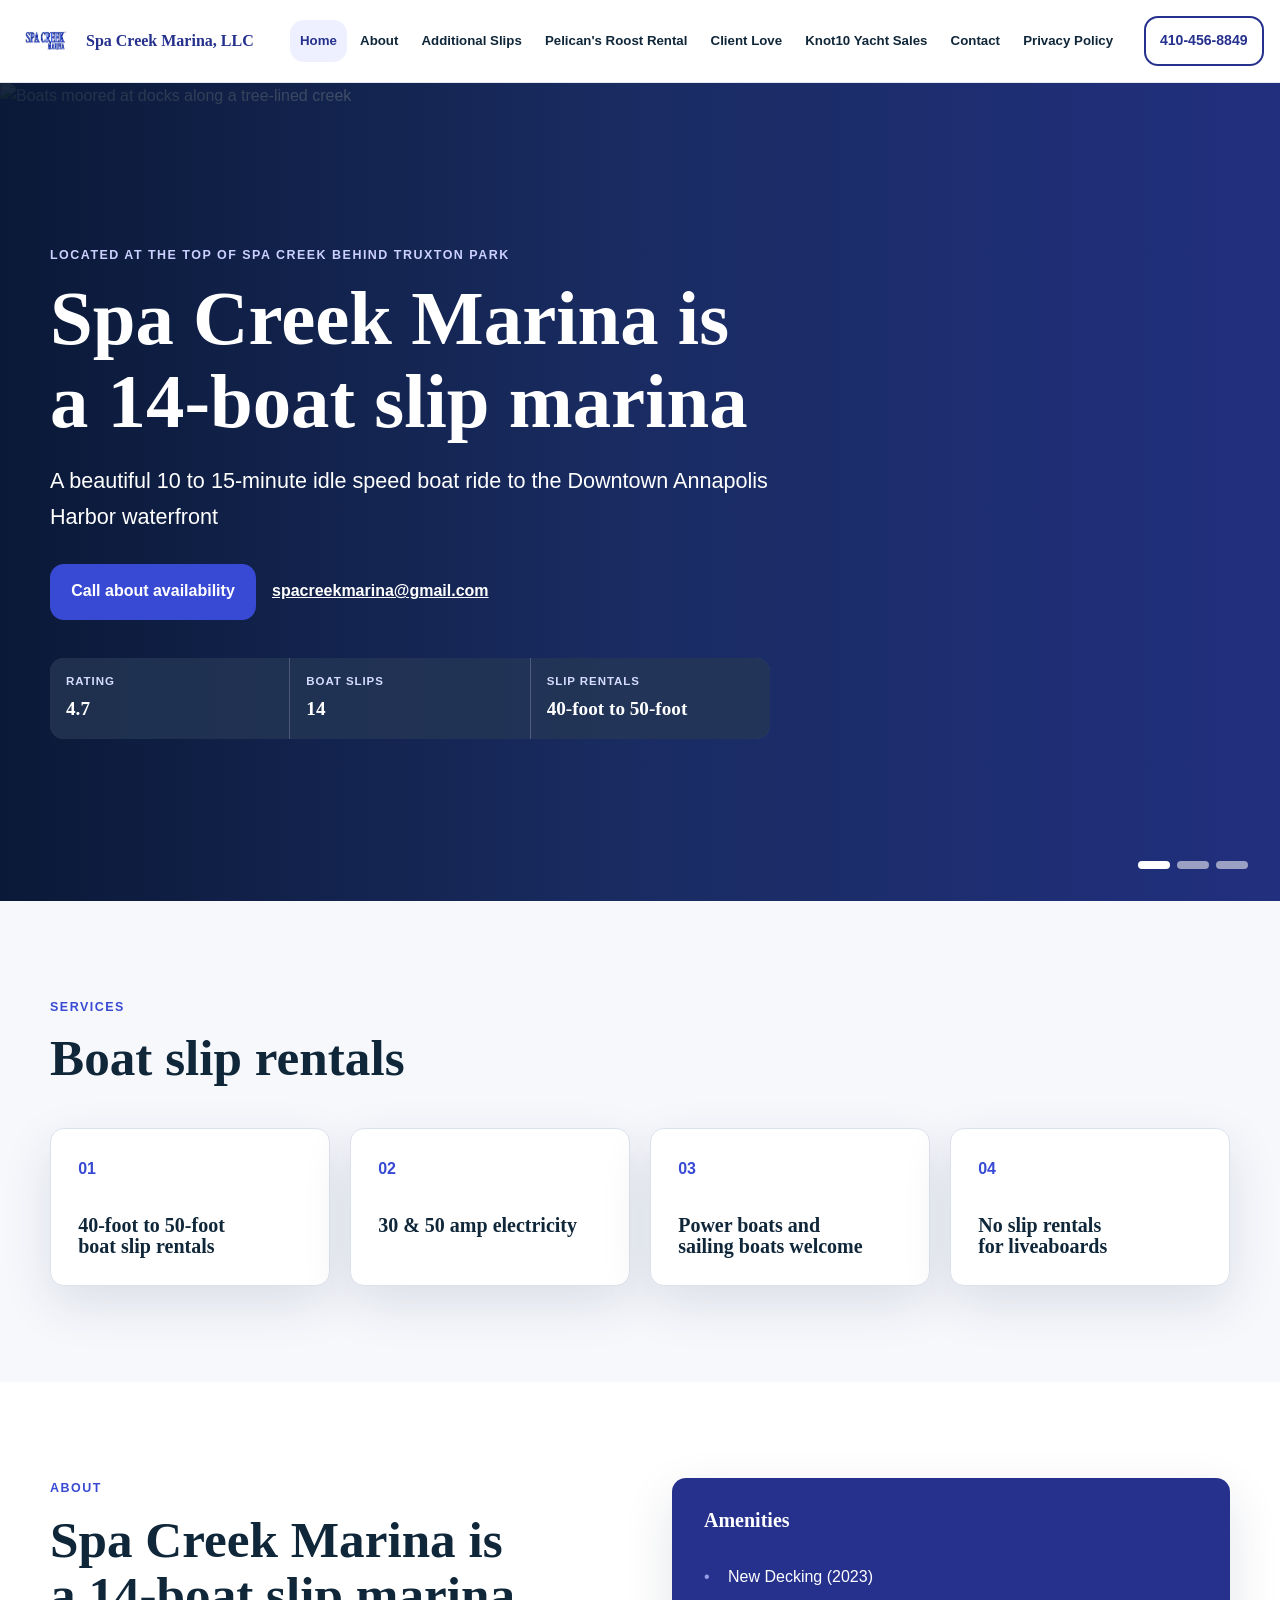
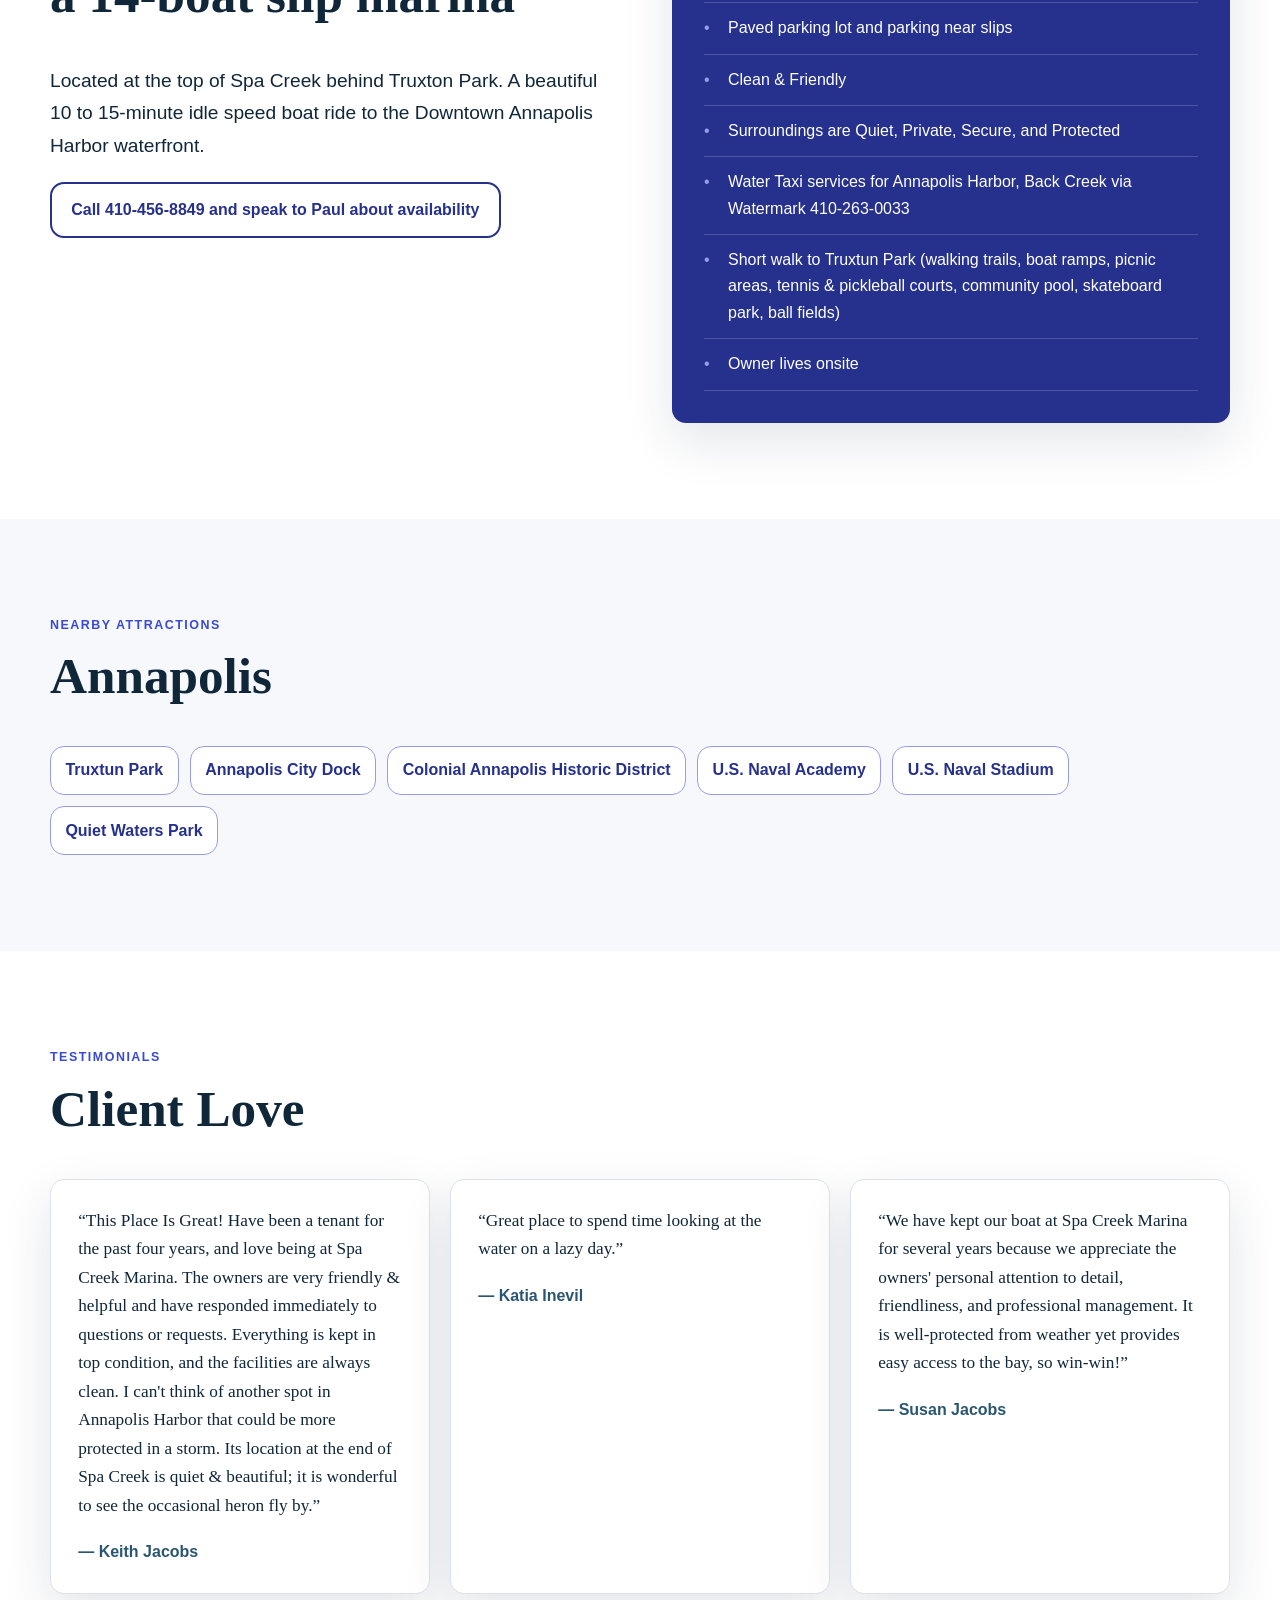
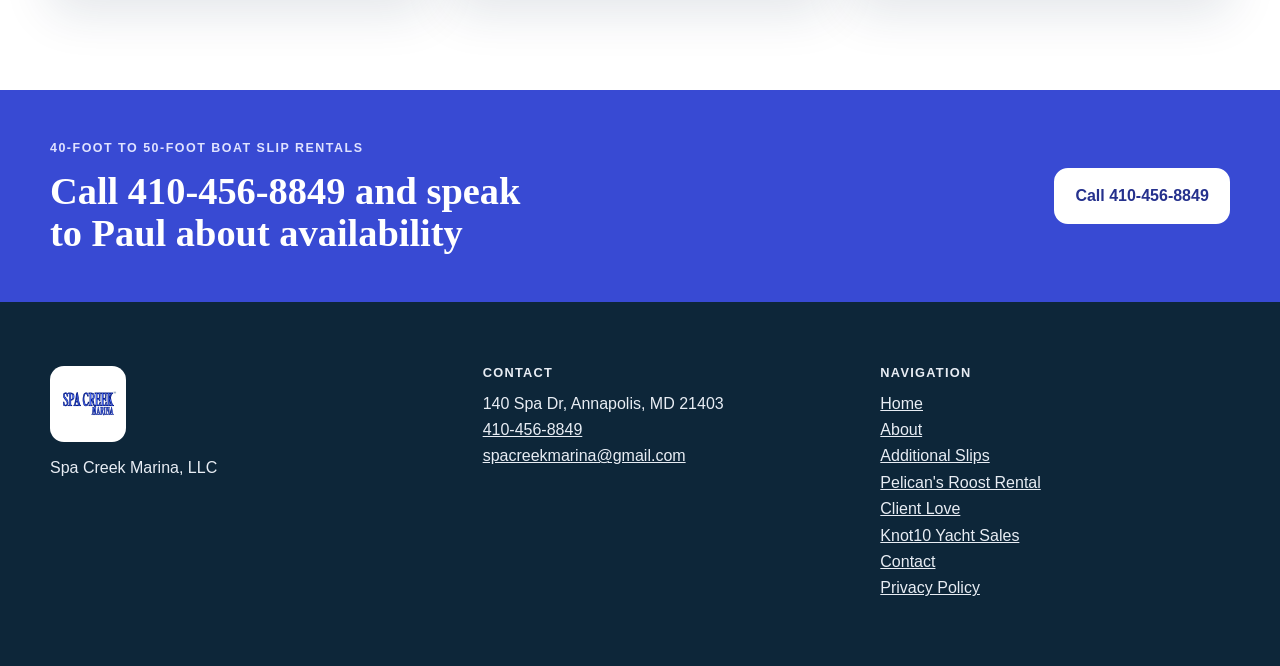
==== public/index.html @ c10d52f3 "Build Spa Creek Marina preview site" ====
<!doctype html>
<html lang="en">
<head>
  <meta charset="utf-8">
  <meta name="viewport" content="width=device-width,initial-scale=1">
  <title>Spa Creek Marina, LLC | 14-Boat Slip Marina in Annapolis</title>
  <meta name="description" content="Spa Creek Marina is a 14-boat slip marina, Located at the top of Spa Creek behind Truxton Park. 40-foot to 50-foot boat slip rentals. Call 410-456-8849 and speak to Paul about availability.">
  <link rel="canonical" href="https://spa-creek-marina-preview.pages.dev/">
  <link rel="icon" type="image/png" href="assets/favicon.png">
  <link rel="stylesheet" href="css/shared.css">
  <meta property="og:type" content="website">
  <meta property="og:title" content="Spa Creek Marina, LLC | 14-Boat Slip Marina in Annapolis">
  <meta property="og:description" content="Spa Creek Marina is a 14-boat slip marina, Located at the top of Spa Creek behind Truxton Park. 40-foot to 50-foot boat slip rentals. Call 410-456-8849 and speak to Paul about availability.">
  <meta property="og:url" content="https://spa-creek-marina-preview.pages.dev/">
  <meta property="og:image" content="https://spa-creek-marina-preview.pages.dev/assets/images/boats-2.jpg">
  <meta name="twitter:card" content="summary_large_image">
  <meta name="twitter:title" content="Spa Creek Marina, LLC | 14-Boat Slip Marina in Annapolis">
  <meta name="twitter:description" content="Spa Creek Marina is a 14-boat slip marina, Located at the top of Spa Creek behind Truxton Park. 40-foot to 50-foot boat slip rentals. Call 410-456-8849 and speak to Paul about availability.">
  <meta name="twitter:image" content="https://spa-creek-marina-preview.pages.dev/assets/images/boats-2.jpg">
  <script type="application/ld+json">{"@context":"https://schema.org","@type":"Marina","name":"Spa Creek Marina, LLC","telephone":"410-456-8849","email":"spacreekmarina@gmail.com","address":{"@type":"PostalAddress","streetAddress":"140 Spa Dr","addressLocality":"Annapolis","addressRegion":"MD","postalCode":"21403","addressCountry":"US"},"geo":{"@type":"GeoCoordinates","latitude":38.9689296,"longitude":-76.5030978},"aggregateRating":{"@type":"AggregateRating","ratingValue":4.7}}</script>
  <script defer src="https://static.cloudflareinsights.com/beacon.min.js" data-cf-beacon='{"token":"da7b6f6ed36b4721877fd1c8de100bc2"}'></script>
</head>
<body class="home">
<a class="skip-link" href="#main">Skip to content</a>
<header class="site-header">
  <div class="header-inner">
    <a class="brand" href="index.html" aria-label="Spa Creek Marina, LLC home">
      <img src="assets/logo.png" alt="Spa Creek Marina, LLC logo" width="64" height="64">
      <span>Spa Creek Marina, LLC</span>
    </a>
    <button class="nav-toggle" type="button" aria-expanded="false" aria-controls="primary-nav">Menu</button>
    <nav id="primary-nav" class="primary-nav" aria-label="Primary navigation"><ul><li><a href="index.html" aria-current="page">Home</a></li><li><a href="index.html">About</a></li><li><a href="additional-slips.html">Additional Slips</a></li><li><a href="pelicans-roost-rental.html">Pelican&#x27;s Roost Rental</a></li><li><a href="index.html">Client Love</a></li><li><a href="knot10-yacht-sales.html">Knot10 Yacht Sales</a></li><li><a href="contact.html">Contact</a></li><li><a href="privacy-policy.html">Privacy Policy</a></li></ul></nav>
    <a class="header-call" href="tel:+14104568849">410-456-8849</a>
  </div>
</header>
<main id="main"><section class="hero" aria-labelledby="hero-title">
  <div class="hero-slider" aria-label="Marina photographs"><ul><li class="slide is-active" data-slide="0"><img src="assets/images/boats-2.jpg" alt="Boats moored at docks along a tree-lined creek" width="1600" height="900" fetchpriority="high"></li><li class="slide" data-slide="1"><img src="assets/images/boats-3.jpg" alt="Sailboats and powerboats moored beside wooden docks" width="1600" height="900" loading="lazy"></li><li class="slide" data-slide="2"><img src="assets/images/boats-6.jpg" alt="Waterfront marina building, dock, and moored boats" width="1600" height="900" loading="lazy"></li></ul><div class="slider-dots" aria-label="Choose hero image"><button class="is-active" aria-label="Show image 1"></button><button aria-label="Show image 2"></button><button aria-label="Show image 3"></button></div></div>
  <div class="hero-overlay"></div>
  <div class="section-inner hero-content">
    <p class="eyebrow">Located at the top of Spa Creek behind Truxton Park</p>
    <h1 id="hero-title">Spa Creek Marina is a 14-boat slip marina</h1>
    <p class="hero-copy">A beautiful 10 to 15-minute idle speed boat ride to the Downtown Annapolis Harbor waterfront</p>
    <div class="hero-actions"><a class="button" href="tel:+14104568849">Call about availability</a><a class="text-link" href="contact.html">spacreekmarina@gmail.com</a></div>
    <dl class="trust-row"><div><dt>Rating</dt><dd>4.7</dd></div><div><dt>Boat slips</dt><dd>14</dd></div><div><dt>Slip rentals</dt><dd>40-foot to 50-foot</dd></div></dl>
  </div>
</section>
<section class="section services" aria-labelledby="services-title"><div class="section-inner"><p class="eyebrow">Services</p><h2 id="services-title">Boat slip rentals</h2><div class="card-grid four"><article class="service-card"><span aria-hidden="true">01</span><h3>40-foot to 50-foot boat slip rentals</h3></article><article class="service-card"><span aria-hidden="true">02</span><h3>30 &amp; 50 amp electricity</h3></article><article class="service-card"><span aria-hidden="true">03</span><h3>Power boats and sailing boats welcome</h3></article><article class="service-card"><span aria-hidden="true">04</span><h3>No slip rentals for liveaboards</h3></article></div></div></section>
<section id="about" class="section split-section" aria-labelledby="about-title"><div class="section-inner split-grid"><div><p class="eyebrow">About</p><h2 id="about-title">Spa Creek Marina is a 14-boat slip marina</h2><p class="lead">Located at the top of Spa Creek behind Truxton Park. A beautiful 10 to 15-minute idle speed boat ride to the Downtown Annapolis Harbor waterfront.</p><p><a class="button button-outline" href="tel:+14104568849">Call 410-456-8849 and speak to Paul about availability</a></p></div><div class="panel"><h3>Amenities</h3><ul class="check-list"><li>New Decking (2023)</li><li>Paved parking lot and parking near slips</li><li>Clean &amp; Friendly</li><li>Surroundings are Quiet, Private, Secure, and Protected</li><li>Water Taxi services for Annapolis Harbor, Back Creek via Watermark 410-263-0033</li><li>Short walk to Truxtun Park (walking trails, boat ramps, picnic areas, tennis &amp; pickleball courts, community pool, skateboard park, ball fields)</li><li>Owner lives onsite</li></ul></div></div></section>
<section class="section attractions" aria-labelledby="attractions-title"><div class="section-inner"><p class="eyebrow">Nearby attractions</p><h2 id="attractions-title">Annapolis</h2><ul class="pill-list"><li>Truxtun Park</li><li>Annapolis City Dock</li><li>Colonial Annapolis Historic District</li><li>U.S. Naval Academy</li><li>U.S. Naval Stadium</li><li>Quiet Waters Park</li></ul></div></section>
<section id="client-love" class="section testimonials" aria-labelledby="love-title"><div class="section-inner"><p class="eyebrow">Testimonials</p><h2 id="love-title">Client Love</h2><div class="card-grid three"><figure class="quote-card"><blockquote>“This Place Is Great! Have been a tenant for the past four years, and love being at Spa Creek Marina. The owners are very friendly &amp; helpful and have responded immediately to questions or requests. Everything is kept in top condition, and the facilities are always clean. I can&#x27;t think of another spot in Annapolis Harbor that could be more protected in a storm. Its location at the end of Spa Creek is quiet &amp; beautiful; it is wonderful to see the occasional heron fly by.”</blockquote><figcaption>— Keith Jacobs</figcaption></figure><figure class="quote-card"><blockquote>“Great place to spend time looking at the water on a lazy day.”</blockquote><figcaption>— Katia Inevil</figcaption></figure><figure class="quote-card"><blockquote>“We have kept our boat at Spa Creek Marina for several years because we appreciate the owners&#x27; personal attention to detail, friendliness, and professional management. It is well-protected from weather yet provides easy access to the bay, so win-win!”</blockquote><figcaption>— Susan Jacobs</figcaption></figure></div></div></section></main>
<section class="cta-strip" aria-labelledby="cta-title">
  <div class="section-inner cta-inner">
    <div><p class="eyebrow">40-foot to 50-foot boat slip rentals</p><h2 id="cta-title">Call 410-456-8849 and speak to Paul about availability</h2></div>
    <a class="button button-light" href="tel:+14104568849">Call 410-456-8849</a>
  </div>
</section>
<footer class="site-footer">
  <div class="section-inner footer-grid">
    <div><img src="assets/logo.png" alt="Spa Creek Marina, LLC logo" width="88" height="88"><p>Spa Creek Marina, LLC</p></div>
    <div><h2>Contact</h2><address>140 Spa Dr, Annapolis, MD 21403<br><a href="tel:+14104568849">410-456-8849</a><br><a href="mailto:spacreekmarina@gmail.com">spacreekmarina@gmail.com</a></address></div>
    <nav aria-label="Footer navigation"><h2>Navigation</h2><ul><li><a href="index.html">Home</a></li><li><a href="index.html">About</a></li><li><a href="additional-slips.html">Additional Slips</a></li><li><a href="pelicans-roost-rental.html">Pelican&#x27;s Roost Rental</a></li><li><a href="index.html">Client Love</a></li><li><a href="knot10-yacht-sales.html">Knot10 Yacht Sales</a></li><li><a href="contact.html">Contact</a></li><li><a href="privacy-policy.html">Privacy Policy</a></li></ul></nav>
  </div>
</footer>
<script src="js/site.js" defer></script>
</body>
</html>
---- public/css/shared.css ----
/* Reset */
:root {
  --primary: #25318D;
  --secondary: #384AD3;
  --light: #959EE5;
  --supporting: #2B5672;
  --ink: #10273a;
  --muted: #506578;
  --paper: #f7f8fc;
  --white: #ffffff;
  --line: #dce2ed;
  --radius: 14px;
  --shadow: 0 18px 50px rgba(20, 42, 72, .12);
  --serif: Georgia, 'Times New Roman', serif;
  --sans: Arial, Helvetica, sans-serif;
}
*, *::before, *::after { box-sizing: border-box; }
html { scroll-behavior: smooth; }
body { margin: 0; color: var(--ink); background: var(--white); font: 16px/1.65 var(--sans); }
img { display: block; max-width: 100%; }
a { color: inherit; }
button, input, textarea { font: inherit; }
h1, h2, h3, p { margin-top: 0; }
h1, h2, h3 { font-family: var(--serif); line-height: 1.08; text-wrap: balance; }
h1 { font-size: clamp(2.75rem, 6vw, 5.5rem); }
h2 { font-size: clamp(2rem, 4vw, 3.6rem); }
h3 { font-size: 1.25rem; }
.skip-link { position: fixed; z-index: 1000; top: 8px; left: 8px; padding: .7rem 1rem; background: var(--white); color: var(--primary); border-radius: var(--radius); transform: translateY(-150%); }
.skip-link:focus { transform: none; }

/* Header / nav */
.site-header { position: sticky; z-index: 50; top: 0; background: rgba(255,255,255,.96); border-bottom: 1px solid rgba(37,49,141,.12); backdrop-filter: blur(16px); }
.header-inner { width: min(1440px, calc(100% - 32px)); min-height: 82px; margin: auto; display: flex; align-items: center; gap: 1.25rem; }
.brand { display: inline-flex; align-items: center; gap: .75rem; color: var(--primary); text-decoration: none; font-family: var(--serif); font-weight: 700; white-space: nowrap; }
.brand img { width: 58px; height: 58px; object-fit: contain; }
.primary-nav { margin-left: auto; }
.primary-nav ul { display: flex; align-items: center; gap: .15rem; margin: 0; padding: 0; list-style: none; }
.primary-nav a { display: block; padding: .6rem .65rem; border-radius: var(--radius); color: var(--ink); text-decoration: none; font-size: .83rem; font-weight: 700; }
.primary-nav a:hover, .primary-nav a:focus-visible, .primary-nav a[aria-current="page"] { background: #eef0ff; color: var(--primary); }
.header-call { padding: .7rem .9rem; border: 2px solid var(--primary); border-radius: var(--radius); color: var(--primary); text-decoration: none; font-size: .88rem; font-weight: 800; white-space: nowrap; }
.nav-toggle { display: none; margin-left: auto; padding: .65rem .9rem; border: 1px solid var(--line); border-radius: var(--radius); color: var(--primary); background: var(--white); font-weight: 800; }

/* Hero */
.hero { position: relative; min-height: calc(100vh - 82px); display: grid; align-items: center; overflow: hidden; color: var(--white); background: var(--primary); }
.hero-slider, .hero-slider ul, .slide { position: absolute; inset: 0; margin: 0; padding: 0; list-style: none; }
.slide { opacity: 0; transition: opacity .8s ease; }
.slide.is-active { opacity: 1; }
.slide img { width: 100%; height: 100%; object-fit: cover; }
.hero-overlay { position: absolute; inset: 0; background: linear-gradient(90deg, rgba(8,23,48,.92) 0%, rgba(20,41,78,.7) 48%, rgba(16,39,58,.18) 100%); }
.hero-content { position: relative; z-index: 2; padding-block: 7rem; }
.hero-content h1 { max-width: 900px; margin-bottom: 1.2rem; }
.hero-copy { max-width: 720px; font-size: clamp(1.05rem, 2vw, 1.35rem); }
.eyebrow { margin-bottom: .8rem; color: var(--secondary); font-size: .78rem; font-weight: 900; letter-spacing: .12em; text-transform: uppercase; }
.hero .eyebrow { color: #cbd0ff; }
.hero-actions { display: flex; align-items: center; flex-wrap: wrap; gap: 1rem; margin-top: 1.8rem; }
.button { display: inline-flex; min-height: 48px; align-items: center; justify-content: center; padding: .8rem 1.2rem; border: 2px solid var(--secondary); border-radius: var(--radius); background: var(--secondary); color: var(--white); text-decoration: none; font-weight: 800; cursor: pointer; }
.button:hover, .button:focus-visible { background: var(--primary); border-color: var(--primary); }
.button-outline { border-color: var(--primary); background: transparent; color: var(--primary); }
.button-light { border-color: var(--white); background: var(--white); color: var(--primary); }
.text-link { color: var(--secondary); font-weight: 800; overflow-wrap: anywhere; }
.hero .text-link { color: var(--white); }
.trust-row { display: flex; gap: 1px; max-width: 720px; margin: 2.4rem 0 0; overflow: hidden; border-radius: var(--radius); background: rgba(255,255,255,.24); }
.trust-row div { flex: 1; padding: .9rem 1rem; background: rgba(15,35,68,.7); }
.trust-row dt { color: #d6dcff; font-size: .72rem; font-weight: 800; letter-spacing: .08em; text-transform: uppercase; }
.trust-row dd { margin: .1rem 0 0; font-family: var(--serif); font-size: 1.2rem; font-weight: 700; }
.slider-dots { position: absolute; z-index: 3; right: 2rem; bottom: 2rem; display: flex; gap: .45rem; }
.slider-dots button { width: 32px; height: 8px; padding: 0; border: 0; border-radius: var(--radius); background: rgba(255,255,255,.55); cursor: pointer; }
.slider-dots button.is-active { background: var(--white); }
.page-hero { padding: 7rem 0 5rem; color: var(--white); background: linear-gradient(125deg, var(--primary), var(--supporting)); }
.page-hero .eyebrow { color: #d4d8ff; }
.page-hero h1 { margin-bottom: 1rem; }
.page-hero .lead { max-width: 820px; }

/* Section / section-inner */
.section { padding: 6rem 0; }
.section:nth-of-type(even) { background: var(--paper); }
.section-inner { width: min(1180px, calc(100% - 40px)); margin-inline: auto; }
.narrow { max-width: 850px; }
.lead { color: inherit; font-size: 1.2rem; line-height: 1.7; }
.split-grid, .contact-grid { display: grid; grid-template-columns: 1fr 1fr; gap: 4rem; align-items: start; }
.panel { padding: 2rem; border-radius: var(--radius); background: var(--primary); color: var(--white); box-shadow: var(--shadow); }
.check-list { margin: 0; padding: 0; list-style: none; }
.check-list li { position: relative; padding: .75rem 0 .75rem 1.5rem; border-bottom: 1px solid rgba(255,255,255,.18); }
.check-list li::before { position: absolute; left: 0; content: '•'; color: var(--light); }
.pill-list { display: flex; flex-wrap: wrap; gap: .7rem; margin: 1.5rem 0 0; padding: 0; list-style: none; }
.pill-list li { padding: .65rem .9rem; border: 1px solid var(--light); border-radius: var(--radius); color: var(--primary); background: var(--white); font-weight: 700; }

/* Forms */
.contact-form { padding: 2rem; border: 1px solid var(--line); border-radius: var(--radius); background: var(--paper); }
.contact-form label { display: grid; gap: .35rem; margin-bottom: 1rem; color: var(--ink); font-weight: 800; }
.contact-form input, .contact-form textarea { width: 100%; padding: .8rem .9rem; border: 1px solid #aeb9c9; border-radius: var(--radius); color: var(--ink); background: var(--white); }
.contact-form input:focus, .contact-form textarea:focus { outline: 3px solid rgba(56,74,211,.25); border-color: var(--secondary); }

/* Cards */
.card-grid { display: grid; gap: 1.25rem; }
.card-grid.four { grid-template-columns: repeat(4, 1fr); }
.card-grid.three { grid-template-columns: repeat(3, 1fr); }
.service-card, .quote-card, .link-card, .detail-card { margin: 0; padding: 1.7rem; border: 1px solid var(--line); border-radius: var(--radius); background: var(--white); box-shadow: var(--shadow); }
.service-card span { display: block; margin-bottom: 2rem; color: var(--secondary); font-weight: 900; }
.service-card h3 { margin-bottom: 0; }
.quote-card blockquote { margin: 0 0 1.2rem; color: var(--ink); font-family: var(--serif); font-size: 1.08rem; }
.quote-card figcaption { color: var(--supporting); font-weight: 800; }
.link-card h2, .detail-card h2 { font-size: 1.8rem; }
.detail-card address { font-style: normal; }

/* CTA strip */
.cta-strip { padding: 3rem 0; color: var(--white); background: var(--secondary); }
.cta-strip .eyebrow { color: #e0e3ff; }
.cta-strip h2 { max-width: 780px; margin: 0; font-size: clamp(1.7rem, 3vw, 2.7rem); }
.cta-inner { display: flex; align-items: center; justify-content: space-between; gap: 2rem; }

/* Footer */
.site-footer { padding: 4rem 0; color: #e8edf4; background: #0d2639; }
.footer-grid { display: grid; grid-template-columns: 1.1fr 1fr 1fr; gap: 3rem; }
.site-footer img { width: 76px; height: 76px; margin-bottom: .8rem; object-fit: contain; background: var(--white); border-radius: var(--radius); }
.site-footer h2 { font-family: var(--sans); font-size: .8rem; letter-spacing: .1em; text-transform: uppercase; }
.site-footer address { font-style: normal; }
.site-footer ul { margin: 0; padding: 0; list-style: none; }
.site-footer a { color: #e8edf4; }

/* Responsive breakpoints */
@media (max-width: 1120px) {
  .brand span { display: none; }
  .primary-nav a { padding-inline: .45rem; font-size: .77rem; }
  .header-call { display: none; }
}
@media (max-width: 820px) {
  .header-inner { min-height: 72px; }
  .nav-toggle { display: block; }
  .primary-nav { position: absolute; top: 72px; right: 16px; left: 16px; display: none; padding: .75rem; border: 1px solid var(--line); border-radius: var(--radius); background: var(--white); box-shadow: var(--shadow); }
  .primary-nav.is-open { display: block; }
  .primary-nav ul { display: grid; }
  .primary-nav a { padding: .7rem; font-size: .9rem; }
  .hero { min-height: calc(100svh - 72px); }
  .hero-content { padding-block: 4rem 6rem; }
  .hero-overlay { background: linear-gradient(rgba(9,25,48,.9), rgba(20,41,78,.72)); }
  .card-grid.four, .card-grid.three { grid-template-columns: 1fr 1fr; }
  .split-grid, .contact-grid { grid-template-columns: 1fr; gap: 2rem; }
  .footer-grid { grid-template-columns: 1fr 1fr; }
}
@media (max-width: 560px) {
  .brand span { display: inline; font-size: .82rem; }
  .brand img { width: 44px; height: 44px; }
  h1 { font-size: clamp(2.5rem, 13vw, 4rem); }
  .section { padding: 4rem 0; }
  .section-inner { width: min(100% - 28px, 1180px); }
  .hero-content { padding-block: 2.6rem 5.2rem; }
  .hero-copy { font-size: 1rem; }
  .hero-actions { align-items: stretch; flex-direction: column; }
  .trust-row { display: grid; grid-template-columns: repeat(3, 1fr); }
  .trust-row div { padding: .65rem .55rem; }
  .trust-row dd { font-size: .95rem; }
  .slider-dots { right: 1rem; bottom: 1rem; }
  .card-grid.four, .card-grid.three, .footer-grid { grid-template-columns: 1fr; }
  .cta-inner { align-items: stretch; flex-direction: column; }
  .page-hero { padding: 5rem 0 3.5rem; }
}
@media (prefers-reduced-motion: reduce) {
  html { scroll-behavior: auto; }
  .slide { transition: none; }
}
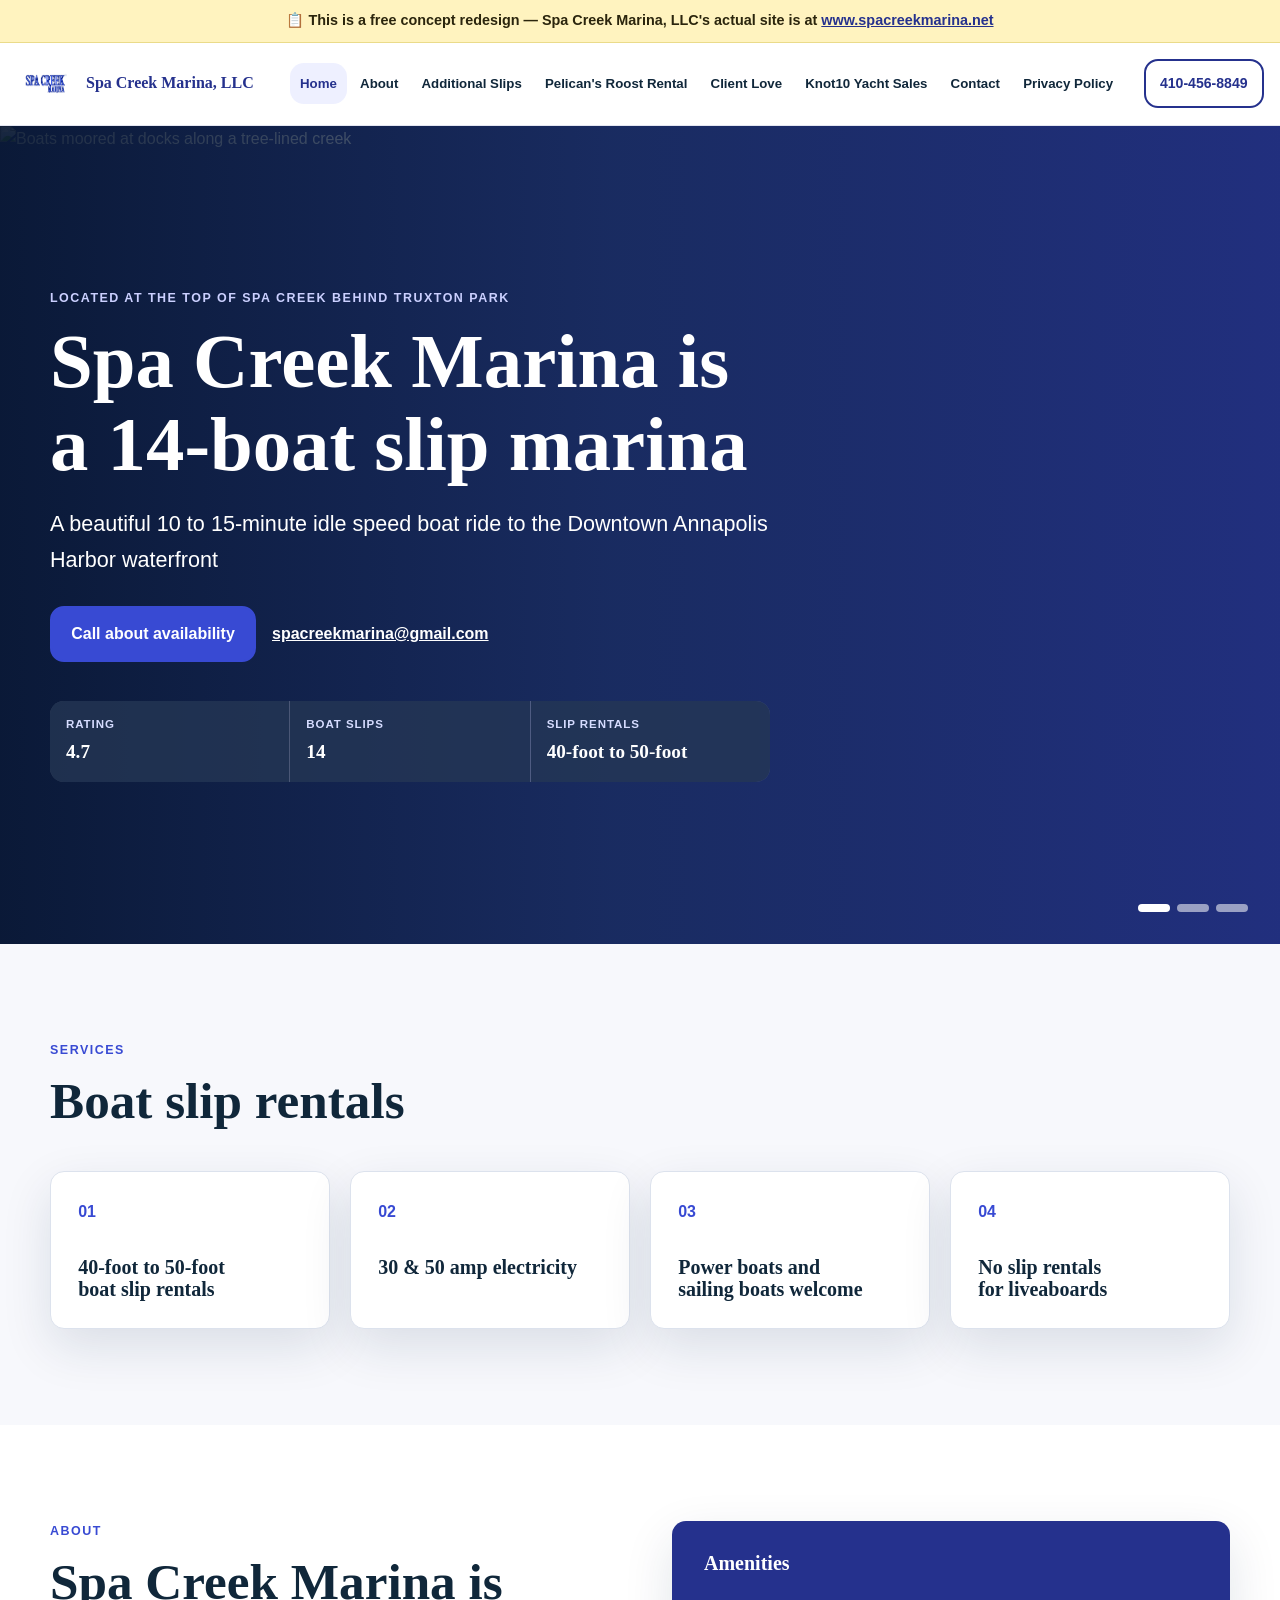
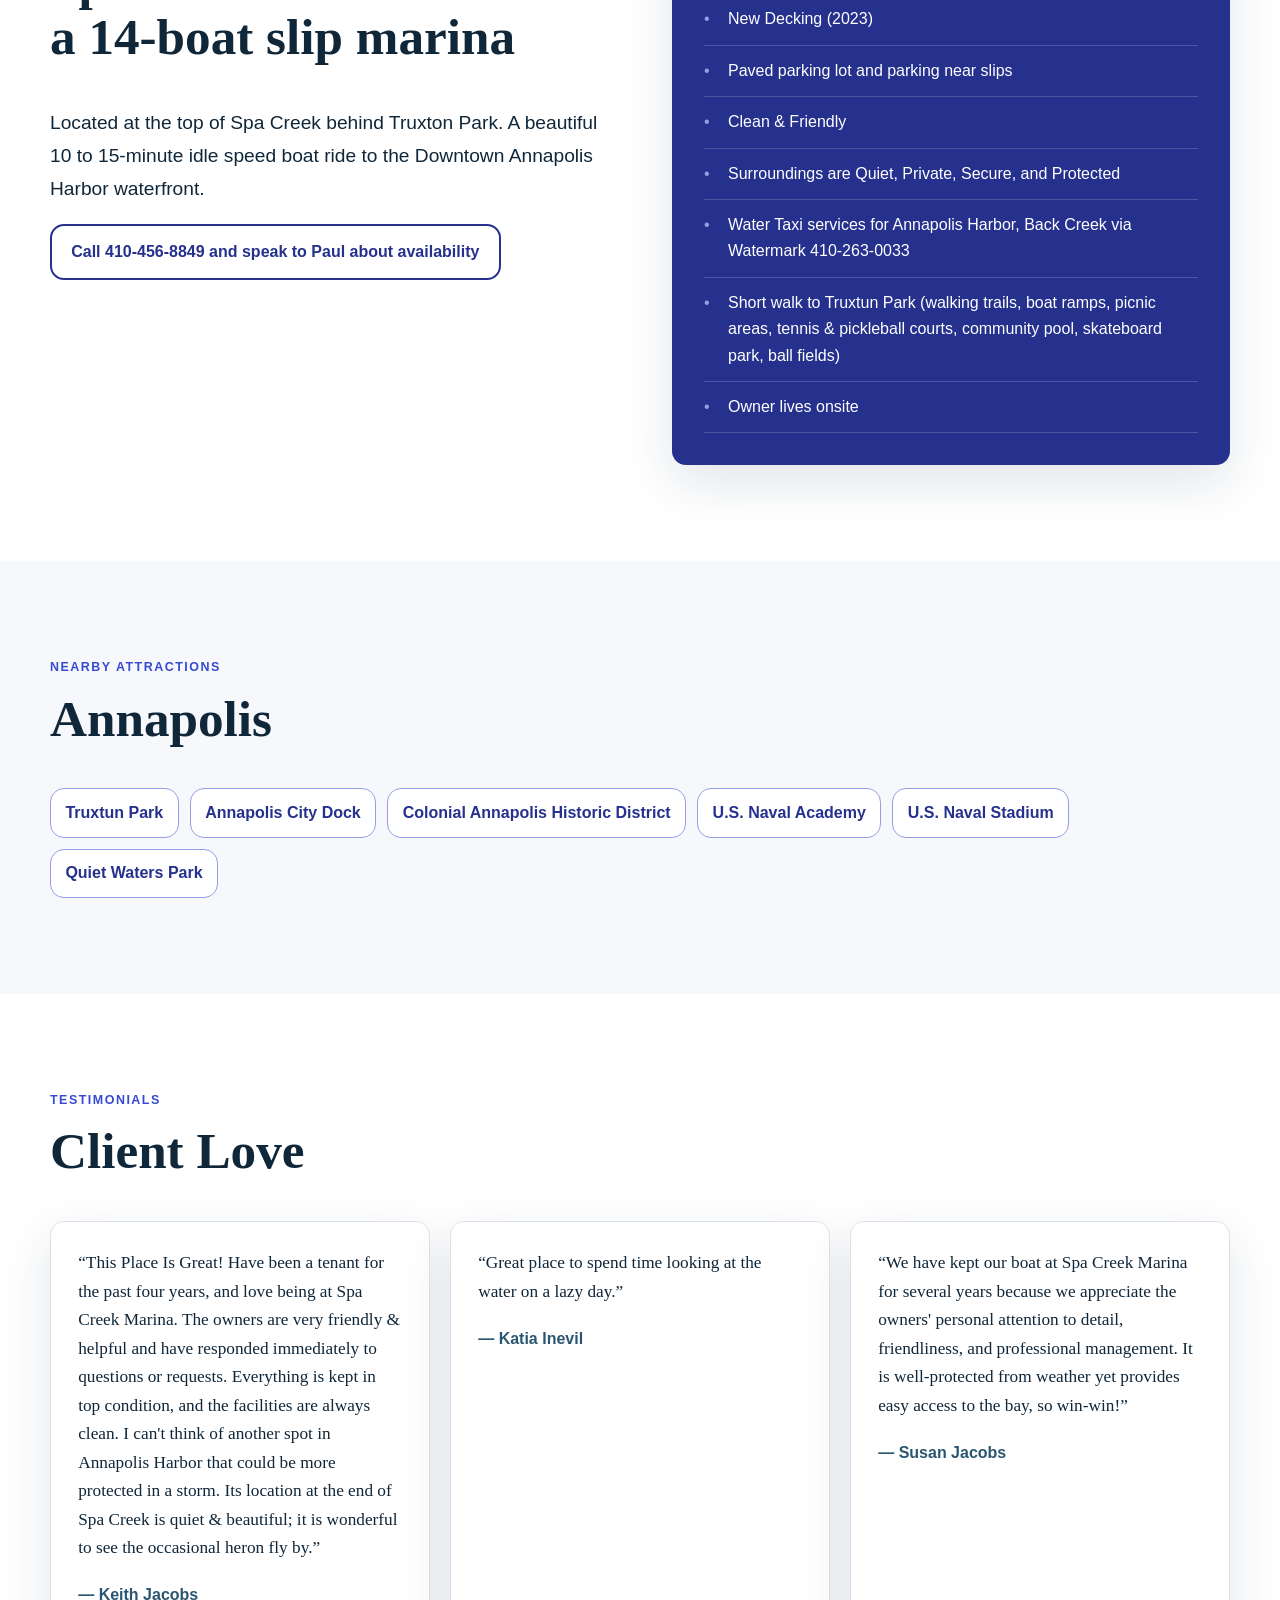
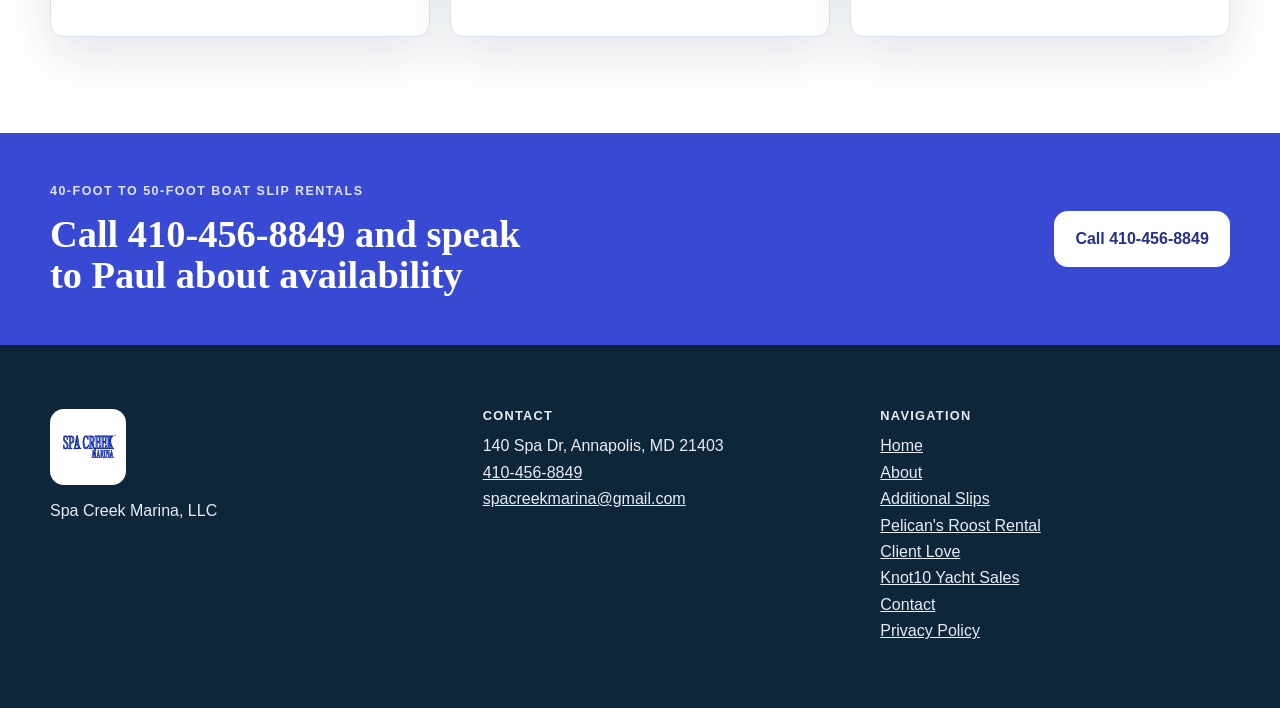
==== commit 56663fa8: "Require concept disclaimer on every page" ====
--- a/public/index.html
+++ b/public/index.html
@@ -18,9 +18,9 @@
   <meta name="twitter:description" content="Spa Creek Marina is a 14-boat slip marina, Located at the top of Spa Creek behind Truxton Park. 40-foot to 50-foot boat slip rentals. Call 410-456-8849 and speak to Paul about availability.">
   <meta name="twitter:image" content="https://spa-creek-marina-preview.pages.dev/assets/images/boats-2.jpg">
   <script type="application/ld+json">{"@context":"https://schema.org","@type":"Marina","name":"Spa Creek Marina, LLC","telephone":"410-456-8849","email":"spacreekmarina@gmail.com","address":{"@type":"PostalAddress","streetAddress":"140 Spa Dr","addressLocality":"Annapolis","addressRegion":"MD","postalCode":"21403","addressCountry":"US"},"geo":{"@type":"GeoCoordinates","latitude":38.9689296,"longitude":-76.5030978},"aggregateRating":{"@type":"AggregateRating","ratingValue":4.7}}</script>
-  <script defer src="https://static.cloudflareinsights.com/beacon.min.js" data-cf-beacon='{"token":"da7b6f6ed36b4721877fd1c8de100bc2"}'></script>
 </head>
 <body class="home">
+<div class="concept-banner">📋 This is a free concept redesign — Spa Creek Marina, LLC's actual site is at <a href="https://www.spacreekmarina.net/" target="_blank" rel="noopener">www.spacreekmarina.net</a></div>
 <a class="skip-link" href="#main">Skip to content</a>
 <header class="site-header">
   <div class="header-inner">
@@ -29,7 +29,7 @@
       <span>Spa Creek Marina, LLC</span>
     </a>
     <button class="nav-toggle" type="button" aria-expanded="false" aria-controls="primary-nav">Menu</button>
-    <nav id="primary-nav" class="primary-nav" aria-label="Primary navigation"><ul><li><a href="index.html" aria-current="page">Home</a></li><li><a href="index.html">About</a></li><li><a href="additional-slips.html">Additional Slips</a></li><li><a href="pelicans-roost-rental.html">Pelican&#x27;s Roost Rental</a></li><li><a href="index.html">Client Love</a></li><li><a href="knot10-yacht-sales.html">Knot10 Yacht Sales</a></li><li><a href="contact.html">Contact</a></li><li><a href="privacy-policy.html">Privacy Policy</a></li></ul></nav>
+    <nav id="primary-nav" class="primary-nav" aria-label="Primary navigation"><ul><li><a href="index.html" aria-current="page">Home</a></li><li><a href="#about">About</a></li><li><a href="additional-slips.html">Additional Slips</a></li><li><a href="pelicans-roost-rental.html">Pelican&#x27;s Roost Rental</a></li><li><a href="#client-love">Client Love</a></li><li><a href="knot10-yacht-sales.html">Knot10 Yacht Sales</a></li><li><a href="contact.html">Contact</a></li><li><a href="privacy-policy.html">Privacy Policy</a></li></ul></nav>
     <a class="header-call" href="tel:+14104568849">410-456-8849</a>
   </div>
 </header>
@@ -58,7 +58,7 @@
   <div class="section-inner footer-grid">
     <div><img src="assets/logo.png" alt="Spa Creek Marina, LLC logo" width="88" height="88"><p>Spa Creek Marina, LLC</p></div>
     <div><h2>Contact</h2><address>140 Spa Dr, Annapolis, MD 21403<br><a href="tel:+14104568849">410-456-8849</a><br><a href="mailto:spacreekmarina@gmail.com">spacreekmarina@gmail.com</a></address></div>
-    <nav aria-label="Footer navigation"><h2>Navigation</h2><ul><li><a href="index.html">Home</a></li><li><a href="index.html">About</a></li><li><a href="additional-slips.html">Additional Slips</a></li><li><a href="pelicans-roost-rental.html">Pelican&#x27;s Roost Rental</a></li><li><a href="index.html">Client Love</a></li><li><a href="knot10-yacht-sales.html">Knot10 Yacht Sales</a></li><li><a href="contact.html">Contact</a></li><li><a href="privacy-policy.html">Privacy Policy</a></li></ul></nav>
+    <nav aria-label="Footer navigation"><h2>Navigation</h2><ul><li><a href="index.html">Home</a></li><li><a href="#about">About</a></li><li><a href="additional-slips.html">Additional Slips</a></li><li><a href="pelicans-roost-rental.html">Pelican&#x27;s Roost Rental</a></li><li><a href="#client-love">Client Love</a></li><li><a href="knot10-yacht-sales.html">Knot10 Yacht Sales</a></li><li><a href="contact.html">Contact</a></li><li><a href="privacy-policy.html">Privacy Policy</a></li></ul></nav>
   </div>
 </footer>
 <script src="js/site.js" defer></script>
--- a/public/css/shared.css
+++ b/public/css/shared.css
@@ -25,6 +25,8 @@
 h1 { font-size: clamp(2.75rem, 6vw, 5.5rem); }
 h2 { font-size: clamp(2rem, 4vw, 3.6rem); }
 h3 { font-size: 1.25rem; }
+.concept-banner { position: relative; z-index: 100; padding: .65rem 1rem; border-bottom: 1px solid #eadb8a; color: #2b250d; background: #fff3bf; text-align: center; font: 700 .9rem/1.45 var(--sans); }
+.concept-banner a { color: var(--primary); font-weight: 900; }
 .skip-link { position: fixed; z-index: 1000; top: 8px; left: 8px; padding: .7rem 1rem; background: var(--white); color: var(--primary); border-radius: var(--radius); transform: translateY(-150%); }
 .skip-link:focus { transform: none; }
 
